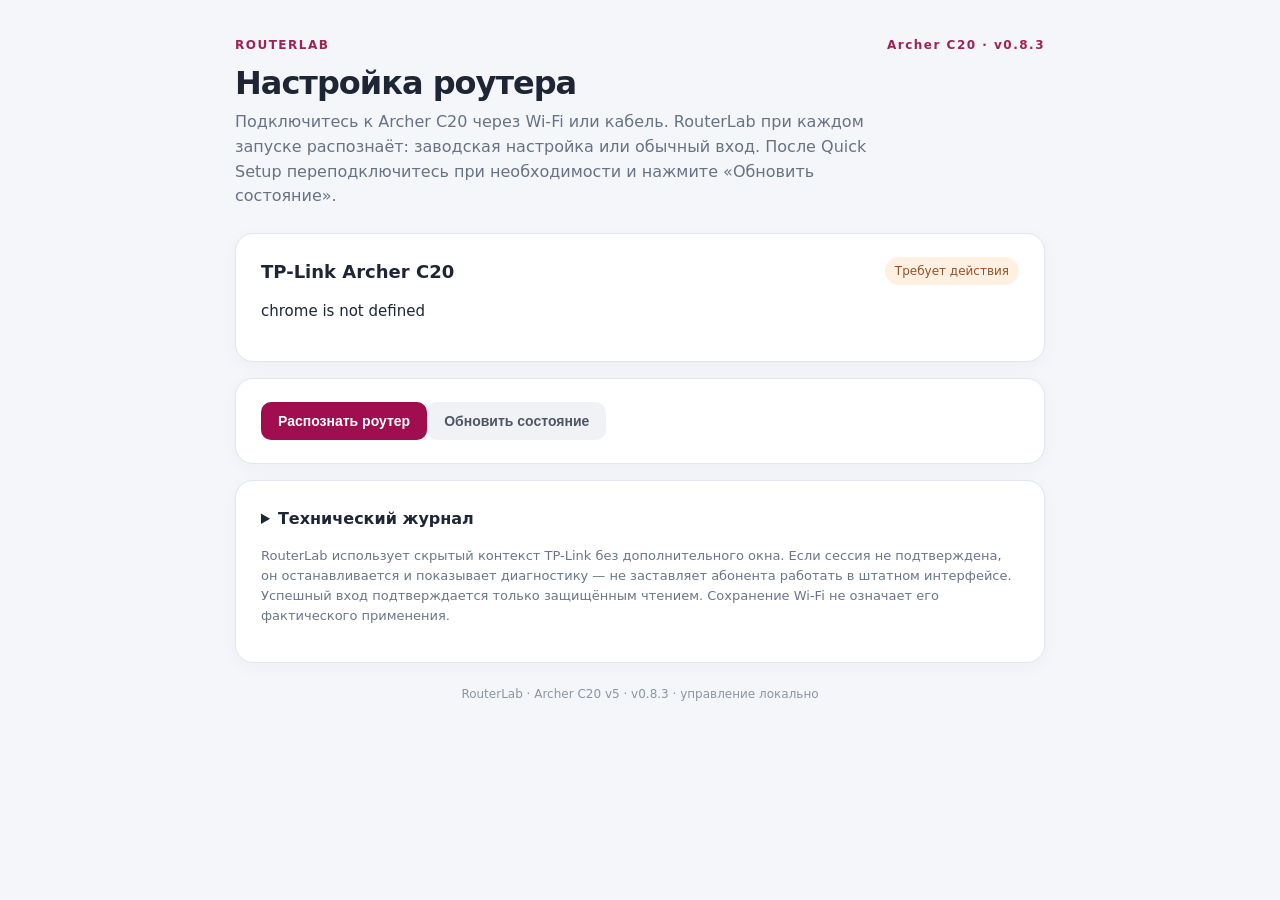
==== extensions/tplink-c20/independent-session/setup.html @ 9c6a3c65 "Add RouterLab Archer C20 independent-session extension" ====
<!doctype html><html lang="ru"><head><meta charset="utf-8"><meta name="viewport" content="width=device-width,initial-scale=1"><meta http-equiv="Content-Security-Policy" content="script-src 'self'; object-src 'none'; base-uri 'none'"><title>RouterLab — Archer C20</title><link rel="stylesheet" href="setup.css"></head>
<body><main class="wrap">
<header><div class="eyebrow">ROUTERLAB <span>Archer C20 · v0.8.3</span></div><h1>Настройка роутера</h1><p>Подключитесь к Archer C20 через Wi-Fi или кабель. RouterLab при каждом запуске распознаёт: заводская настройка или обычный вход. После Quick Setup переподключитесь при необходимости и нажмите «Обновить состояние».</p></header>
<section class="panel"><div class="panel-head"><h2>TP-Link Archer C20</h2><span id="pill">Проверяем</span></div><p id="status" role="status">Определяем состояние роутера…</p><p id="substatus" class="muted"></p></section>
<section id="first" class="panel hidden"><h2>Первое подключение</h2><p class="muted">Задайте первый пароль администратора. После этого RouterLab продолжит быстрый мастер: WAN DHCP и Wi-Fi.</p><label>Новый пароль администратора<input id="firstPassword" type="password" autocomplete="new-password" minlength="8" maxlength="63" placeholder="Не менее 8 символов"></label><label>Подтверждение пароля<input id="firstPasswordConfirm" type="password" autocomplete="new-password" minlength="8" maxlength="63" placeholder="Повторите пароль"></label></section>
<section id="stateCheck" class="panel hidden"><h2>Проверяем сессию RouterLab</h2><p>Запрос входа уже отправлен, но защищённое чтение настроек не подтвердилось. Это не означает, что пароль неправильный. RouterLab не будет отправлять его повторно и не требует открывать штатную страницу TP-Link.</p><button id="inspectBusy" class="quiet">Проверить состояние входа (без пароля)</button><button id="confirmFactoryLogin" class="quiet hidden">Первый пароль создан — проверить обычный вход</button><p class="muted">Проверка запрашивает только штатный статус занятости устройства через /cgi/getBusy, без пароля и без изменения настроек. Результат не считается подтверждением собственной сессии RouterLab.</p></section>
<section id="known" class="panel hidden"><h2>Пароль уже создан</h2><p class="muted">Если текущая сессия действительна, пароль повторно не потребуется.</p><label>Пароль администратора<input id="knownPassword" type="password" autocomplete="current-password"></label></section>
<section id="quick" class="panel hidden"><h2>Быстрая настройка</h2><p>Профиль Quick Setup: <strong>Украина → все → Воля → Динамический IP (DHCP)</strong>. Имена и пароли Wi-Fi можно оставить штатными или изменить в полях ниже.</p><p class="muted">Дополнительно: можно задать имена и общий пароль Wi-Fi сейчас. Если оставить поля пустыми, используются значения штатного мастера.</p>
<div class="cols"><label>SSID 2,4 ГГц (необязательно)<input id="quickSsid24" maxlength="32"></label><label>SSID 5 ГГц (необязательно)<input id="quickSsid5" maxlength="32"></label></div>
<label>Пароль Wi-Fi для обеих сетей (необязательно)<input id="quickWifiKey" type="password" autocomplete="new-password" minlength="8" maxlength="63"></label>
<p id="quickNote" class="note">RouterLab автоматически выполняет подтверждённые этапы мастера. Выбираются пункты из ранее пройденного штатного мастера TP-Link; при отсутствии нужного пункта настройка останавливается без сохранения.</p></section>
<section id="editor" class="panel hidden"><h2>Обычный режим · WAN и Wi-Fi</h2><p class="muted" id="wanStatus">Проверяем тип WAN…</p><p class="muted">Имена получены защищённым чтением физического роутера.</p><div class="cols"><label>Wi-Fi 2,4 ГГц<input id="ssid24" maxlength="32"></label><label>Wi-Fi 5 ГГц<input id="ssid5" maxlength="32"></label></div><label class="check"><input id="changeKey" type="checkbox"> Изменить также пароль обеих сетей</label><div id="keys" class="hidden"><label>Новый пароль Wi-Fi<input id="wifiKey" type="password" autocomplete="new-password" minlength="8" maxlength="63"></label><label>Повторите пароль<input id="wifiKey2" type="password" autocomplete="new-password" minlength="8" maxlength="63"></label></div><p class="note">Сначала настройки записываются. Затем требуется применить их перезагрузкой и проверить подключение к новому Wi-Fi. Само чтение новых SSID не доказывает вещание сети.</p></section>
<section class="panel" id="actions"><button id="primary" class="primary">Определить роутер</button><button id="retry" class="quiet">Обновить состояние</button><button id="verify" class="quiet hidden">Проверить конфигурацию</button><button id="reboot" class="quiet hidden">Перезагрузить для применения</button><button id="confirmWifi" class="quiet hidden">Подтвердить Wi-Fi после перезагрузки</button><button id="vendor" class="quiet hidden">Запустить штатную сессию в отдельном свёрнутом окне</button><button id="showVendor" class="quiet hidden">Показать штатное окно</button></section>
<section class="panel"><details><summary>Технический журнал</summary><pre id="log">Ожидание…</pre><div class="buttons"><button id="copy" class="quiet">Копировать отчёт</button></div></details><p class="muted">RouterLab использует скрытый контекст TP-Link без дополнительного окна. Если сессия не подтверждена, он останавливается и показывает диагностику — не заставляет абонента работать в штатном интерфейсе. Успешный вход подтверждается только защищённым чтением. Сохранение Wi-Fi не означает его фактического применения.</p></section>
<footer>RouterLab · Archer C20 v5 · v0.8.3 · управление локально</footer>
</main><script src="setup.js"></script></body></html>
---- extensions/tplink-c20/independent-session/setup.css ----
:root{font-family:Inter,system-ui,-apple-system,'Segoe UI',sans-serif;color:#1e2636;background:#f5f6fa}*{box-sizing:border-box}body{margin:0}.wrap{max-width:850px;margin:0 auto;padding:38px 20px 58px}.eyebrow{font-size:12px;font-weight:800;color:#9e2255;letter-spacing:1.5px;display:flex;justify-content:space-between}h1{font-size:32px;letter-spacing:-1px;margin:12px 0 8px}header p{max-width:640px;color:#667286;margin:0 0 24px;line-height:1.55}.panel{background:white;border:1px solid #e1e5ed;box-shadow:0 4px 20px #29394f09;border-radius:18px;padding:23px 25px;margin-top:16px}.panel h2{margin:0 0 16px;font-size:18px}.panel-head{display:flex;justify-content:space-between;align-items:center}.panel-head h2{margin:0}.router{display:flex;align-items:center;gap:12px;padding:18px;margin-top:14px;border-radius:12px;background:#f7f7fa}.router-icon{display:grid;place-items:center;width:42px;height:42px;border-radius:11px;background:#f3e1eb;color:#aa245a;font-size:24px}.muted,.note{color:#697689;font-size:13px;line-height:1.55}.router .muted{margin-top:5px}#status{font-size:15px;line-height:1.5}#pill{border-radius:20px;background:#eceff3;font-size:12px;padding:7px 10px;color:#556273}.buttons{display:flex;gap:10px;flex-wrap:wrap;margin-top:14px}button{border:0;border-radius:10px;padding:11px 17px;background:#a00e4f;color:white;font-size:14px;font-weight:650;cursor:pointer}button.primary{background:#a00e4f}button.quiet{color:#4f5565;background:#f1f2f6}button:disabled{cursor:not-allowed;opacity:.43}button:not(:disabled):hover{filter:brightness(.94)}label{display:block;margin:12px 0;font-size:13px;font-weight:600}input:not([type=checkbox]),select{display:block;width:100%;margin-top:7px;border:1px solid #cfd5df;padding:12px;border-radius:9px;font:inherit;color:#1d2939}input:not([type=checkbox]):focus,select:focus{outline:2px solid #d5aac1}input:disabled{background:#f4f5f7}.cols{display:grid;grid-template-columns:1fr 1fr;gap:16px}.check{font-weight:500;line-height:1.5;display:flex;gap:9px;align-items:flex-start}.check input{margin-top:4px}.hidden{display:none!important}.note{border-left:3px solid #cbd3df;background:#f8f9fb;padding:10px 12px;margin-top:16px}details{padding:5px 0}details+details{border-top:1px solid #e9ecf2;margin-top:14px;padding-top:14px}summary{cursor:pointer;font-weight:600}pre{max-height:250px;overflow:auto;white-space:pre-wrap;word-break:break-word;background:#171f2c;color:#d6e0eb;border-radius:10px;padding:15px;font-size:12px}footer{color:#8b95a3;font-size:12px;padding:24px 0;text-align:center}@media(max-width:580px){.wrap{padding:18px 12px}.panel{padding:18px}.cols{grid-template-columns:1fr}h1{font-size:26px}}
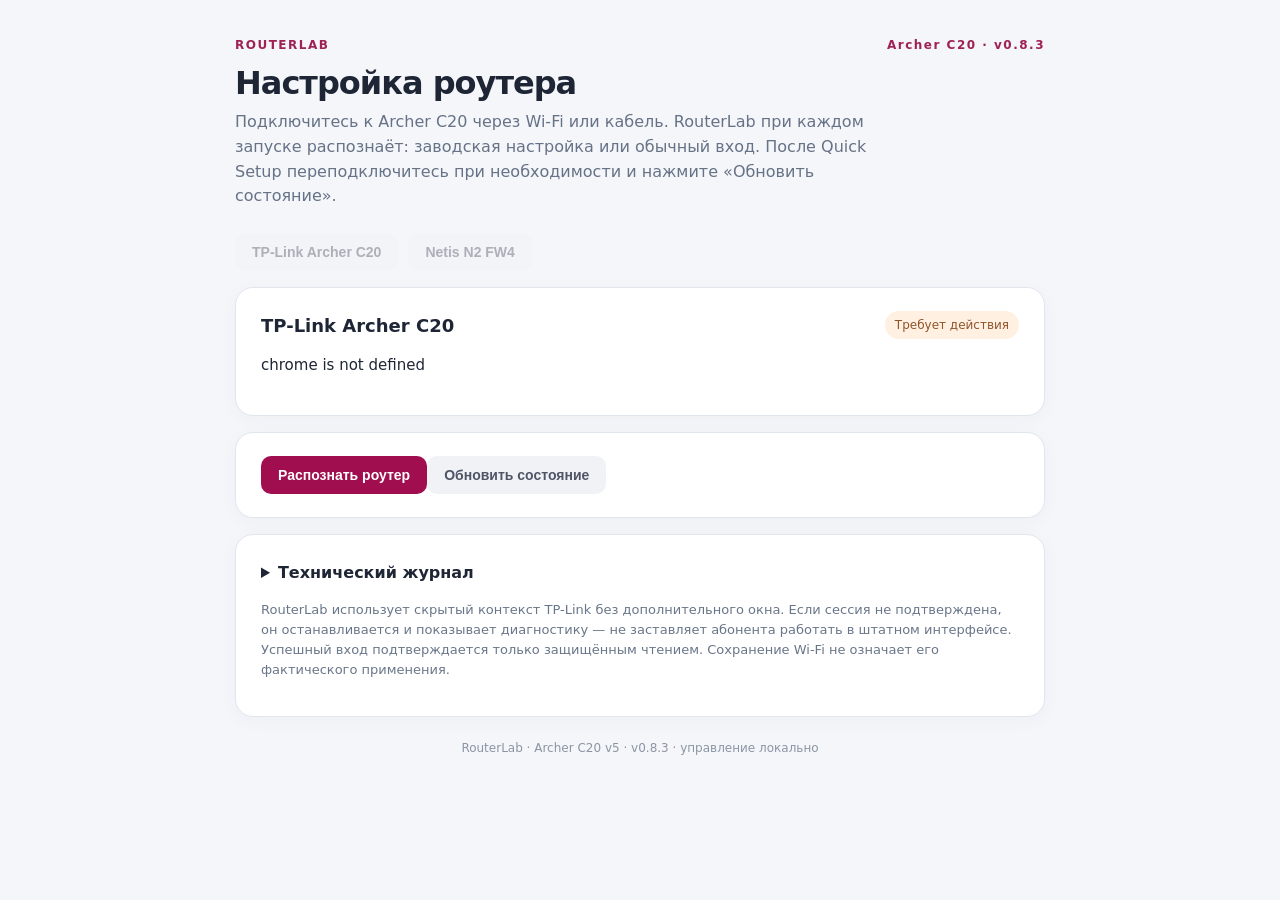
==== commit 46aab435: "feat(routerlab): reuse canonical typography and panels for Netis setup" ====
--- a/extensions/tplink-c20/independent-session/setup.html
+++ b/extensions/tplink-c20/independent-session/setup.html
@@ -1,7 +1,7 @@
-<!doctype html><html lang="ru"><head><meta charset="utf-8"><meta name="viewport" content="width=device-width,initial-scale=1"><meta http-equiv="Content-Security-Policy" content="script-src 'self'; object-src 'none'; base-uri 'none'"><title>RouterLab — Archer C20</title><link rel="stylesheet" href="setup.css"></head>
+<!doctype html><html lang="ru"><head><meta charset="utf-8"><meta name="viewport" content="width=device-width,initial-scale=1"><meta http-equiv="Content-Security-Policy" content="script-src 'self'; object-src 'none'; base-uri 'none'"><title>RouterLab — настройка роутера</title><link rel="stylesheet" href="setup.css"></head>
 <body><main class="wrap">
-<header><div class="eyebrow">ROUTERLAB <span>Archer C20 · v0.8.3</span></div><h1>Настройка роутера</h1><p>Подключитесь к Archer C20 через Wi-Fi или кабель. RouterLab при каждом запуске распознаёт: заводская настройка или обычный вход. После Quick Setup переподключитесь при необходимости и нажмите «Обновить состояние».</p></header>
-<section class="panel"><div class="panel-head"><h2>TP-Link Archer C20</h2><span id="pill">Проверяем</span></div><p id="status" role="status">Определяем состояние роутера…</p><p id="substatus" class="muted"></p></section>
+<header><div class="eyebrow">ROUTERLAB <span id="deviceLabel">Archer C20 · v0.8.3</span></div><h1>Настройка роутера</h1><p>Подключитесь к Archer C20 через Wi-Fi или кабель. RouterLab при каждом запуске распознаёт: заводская настройка или обычный вход. После Quick Setup переподключитесь при необходимости и нажмите «Обновить состояние».</p><div class="buttons"><button id="deviceTplink" class="quiet" type="button">TP-Link Archer C20</button><button id="deviceNetis" class="quiet" type="button">Netis N2 FW4</button></div></header>
+<section class="panel"><div class="panel-head"><h2 id="routerName">TP-Link Archer C20</h2><span id="pill">Проверяем</span></div><p id="status" role="status">Определяем состояние роутера…</p><p id="substatus" class="muted"></p></section>
 <section id="first" class="panel hidden"><h2>Первое подключение</h2><p class="muted">Задайте первый пароль администратора. После этого RouterLab продолжит быстрый мастер: WAN DHCP и Wi-Fi.</p><label>Новый пароль администратора<input id="firstPassword" type="password" autocomplete="new-password" minlength="8" maxlength="63" placeholder="Не менее 8 символов"></label><label>Подтверждение пароля<input id="firstPasswordConfirm" type="password" autocomplete="new-password" minlength="8" maxlength="63" placeholder="Повторите пароль"></label></section>
 <section id="stateCheck" class="panel hidden"><h2>Проверяем сессию RouterLab</h2><p>Запрос входа уже отправлен, но защищённое чтение настроек не подтвердилось. Это не означает, что пароль неправильный. RouterLab не будет отправлять его повторно и не требует открывать штатную страницу TP-Link.</p><button id="inspectBusy" class="quiet">Проверить состояние входа (без пароля)</button><button id="confirmFactoryLogin" class="quiet hidden">Первый пароль создан — проверить обычный вход</button><p class="muted">Проверка запрашивает только штатный статус занятости устройства через /cgi/getBusy, без пароля и без изменения настроек. Результат не считается подтверждением собственной сессии RouterLab.</p></section>
 <section id="known" class="panel hidden"><h2>Пароль уже создан</h2><p class="muted">Если текущая сессия действительна, пароль повторно не потребуется.</p><label>Пароль администратора<input id="knownPassword" type="password" autocomplete="current-password"></label></section>
@@ -10,7 +10,35 @@
 <label>Пароль Wi-Fi для обеих сетей (необязательно)<input id="quickWifiKey" type="password" autocomplete="new-password" minlength="8" maxlength="63"></label>
 <p id="quickNote" class="note">RouterLab автоматически выполняет подтверждённые этапы мастера. Выбираются пункты из ранее пройденного штатного мастера TP-Link; при отсутствии нужного пункта настройка останавливается без сохранения.</p></section>
 <section id="editor" class="panel hidden"><h2>Обычный режим · WAN и Wi-Fi</h2><p class="muted" id="wanStatus">Проверяем тип WAN…</p><p class="muted">Имена получены защищённым чтением физического роутера.</p><div class="cols"><label>Wi-Fi 2,4 ГГц<input id="ssid24" maxlength="32"></label><label>Wi-Fi 5 ГГц<input id="ssid5" maxlength="32"></label></div><label class="check"><input id="changeKey" type="checkbox"> Изменить также пароль обеих сетей</label><div id="keys" class="hidden"><label>Новый пароль Wi-Fi<input id="wifiKey" type="password" autocomplete="new-password" minlength="8" maxlength="63"></label><label>Повторите пароль<input id="wifiKey2" type="password" autocomplete="new-password" minlength="8" maxlength="63"></label></div><p class="note">Сначала настройки записываются. Затем требуется применить их перезагрузкой и проверить подключение к новому Wi-Fi. Само чтение новых SSID не доказывает вещание сети.</p></section>
+
+<section id="netisFactory" class="panel hidden">
+<h2>Первое подключение · Netis N2</h2>
+<p class="muted">Проверенная по HAR команда заводского мастера: WAN DHCP и Wi-Fi 2,4/5 ГГц. Устройство может временно пропасть из сети. Одну команду не отправляем повторно автоматически.</p>
+<label>Пароль администратора<input id="netisAdmin" type="password" autocomplete="new-password" minlength="1" maxlength="64"></label>
+<label>Повторите пароль администратора<input id="netisAdmin2" type="password" autocomplete="new-password" minlength="1" maxlength="64"></label>
+<div class="cols"><label>SSID 2,4 ГГц<input id="netisSsid24" maxlength="32"></label><label>SSID 5 ГГц<input id="netisSsid5" maxlength="32"></label></div>
+<label>Общий пароль Wi-Fi<input id="netisWifiPassword" type="password" autocomplete="new-password" minlength="8" maxlength="63"></label>
+<label>Повторите пароль Wi-Fi<input id="netisWifiPassword2" type="password" autocomplete="new-password" minlength="8" maxlength="63"></label>
+<p class="note">Перед отправкой мастер попросит подтверждение. После отключения Wi-Fi переподключитесь и нажмите «Обновить состояние».</p>
+</section>
+<section id="netisLogin" class="panel hidden">
+<h2>Авторизация · Netis N2</h2><p class="muted">Настройки уже созданы. Введите действующий пароль администратора для входа и чтения WAN/Wi-Fi.</p>
+<label>Пароль администратора<input id="netisPassword" type="password" autocomplete="current-password"></label>
+</section>
+<section id="netisStatus" class="panel hidden">
+<h2>Состояние WAN и Wi-Fi</h2><pre id="netisSummary">Ожидаем чтения настроек…</pre>
+<p class="note">Постконфигурационная смена SSID/пароля и PPPoE/Static пока недоступны: их команды не подтверждены физическим HAR. Успешный ответ CGI не доказывает сохранение после перезагрузки.</p>
+<details><summary>Дополнительные настройки — мощность Wi-Fi и IGMP</summary>
+<p class="muted">Операции из HAR с повторным чтением. Применяйте только на своём тестовом роутере.</p>
+<div class="cols"><label>Мощность 2,4 ГГц<select id="netisPower24"><option value="2">Низкая</option><option value="50">Средняя</option><option value="100">Высокая</option></select></label>
+<label>Мощность 5 ГГц<select id="netisPower5"><option value="2">Низкая</option><option value="50">Средняя</option><option value="100">Высокая</option></select></label></div>
+<button id="netisSetPower" class="quiet" type="button">Применить мощность Wi-Fi</button>
+<div class="cols"><label class="check"><input id="netisProxy" type="checkbox"> IGMP Proxy</label>
+<label class="check"><input id="netisSnooping" type="checkbox"> IGMP Snooping</label></div>
+<button id="netisSetIgmp" class="quiet" type="button">Применить IGMP</button>
+</details>
+</section>
 <section class="panel" id="actions"><button id="primary" class="primary">Определить роутер</button><button id="retry" class="quiet">Обновить состояние</button><button id="verify" class="quiet hidden">Проверить конфигурацию</button><button id="reboot" class="quiet hidden">Перезагрузить для применения</button><button id="confirmWifi" class="quiet hidden">Подтвердить Wi-Fi после перезагрузки</button><button id="vendor" class="quiet hidden">Запустить штатную сессию в отдельном свёрнутом окне</button><button id="showVendor" class="quiet hidden">Показать штатное окно</button></section>
 <section class="panel"><details><summary>Технический журнал</summary><pre id="log">Ожидание…</pre><div class="buttons"><button id="copy" class="quiet">Копировать отчёт</button></div></details><p class="muted">RouterLab использует скрытый контекст TP-Link без дополнительного окна. Если сессия не подтверждена, он останавливается и показывает диагностику — не заставляет абонента работать в штатном интерфейсе. Успешный вход подтверждается только защищённым чтением. Сохранение Wi-Fi не означает его фактического применения.</p></section>
-<footer>RouterLab · Archer C20 v5 · v0.8.3 · управление локально</footer>
-</main><script src="setup.js"></script></body></html>
+<footer id="routerFooter">RouterLab · Archer C20 v5 · v0.8.3 · управление локально</footer>
+</main><script src="netis-setup.js"></script><script src="setup.js"></script></body></html>
